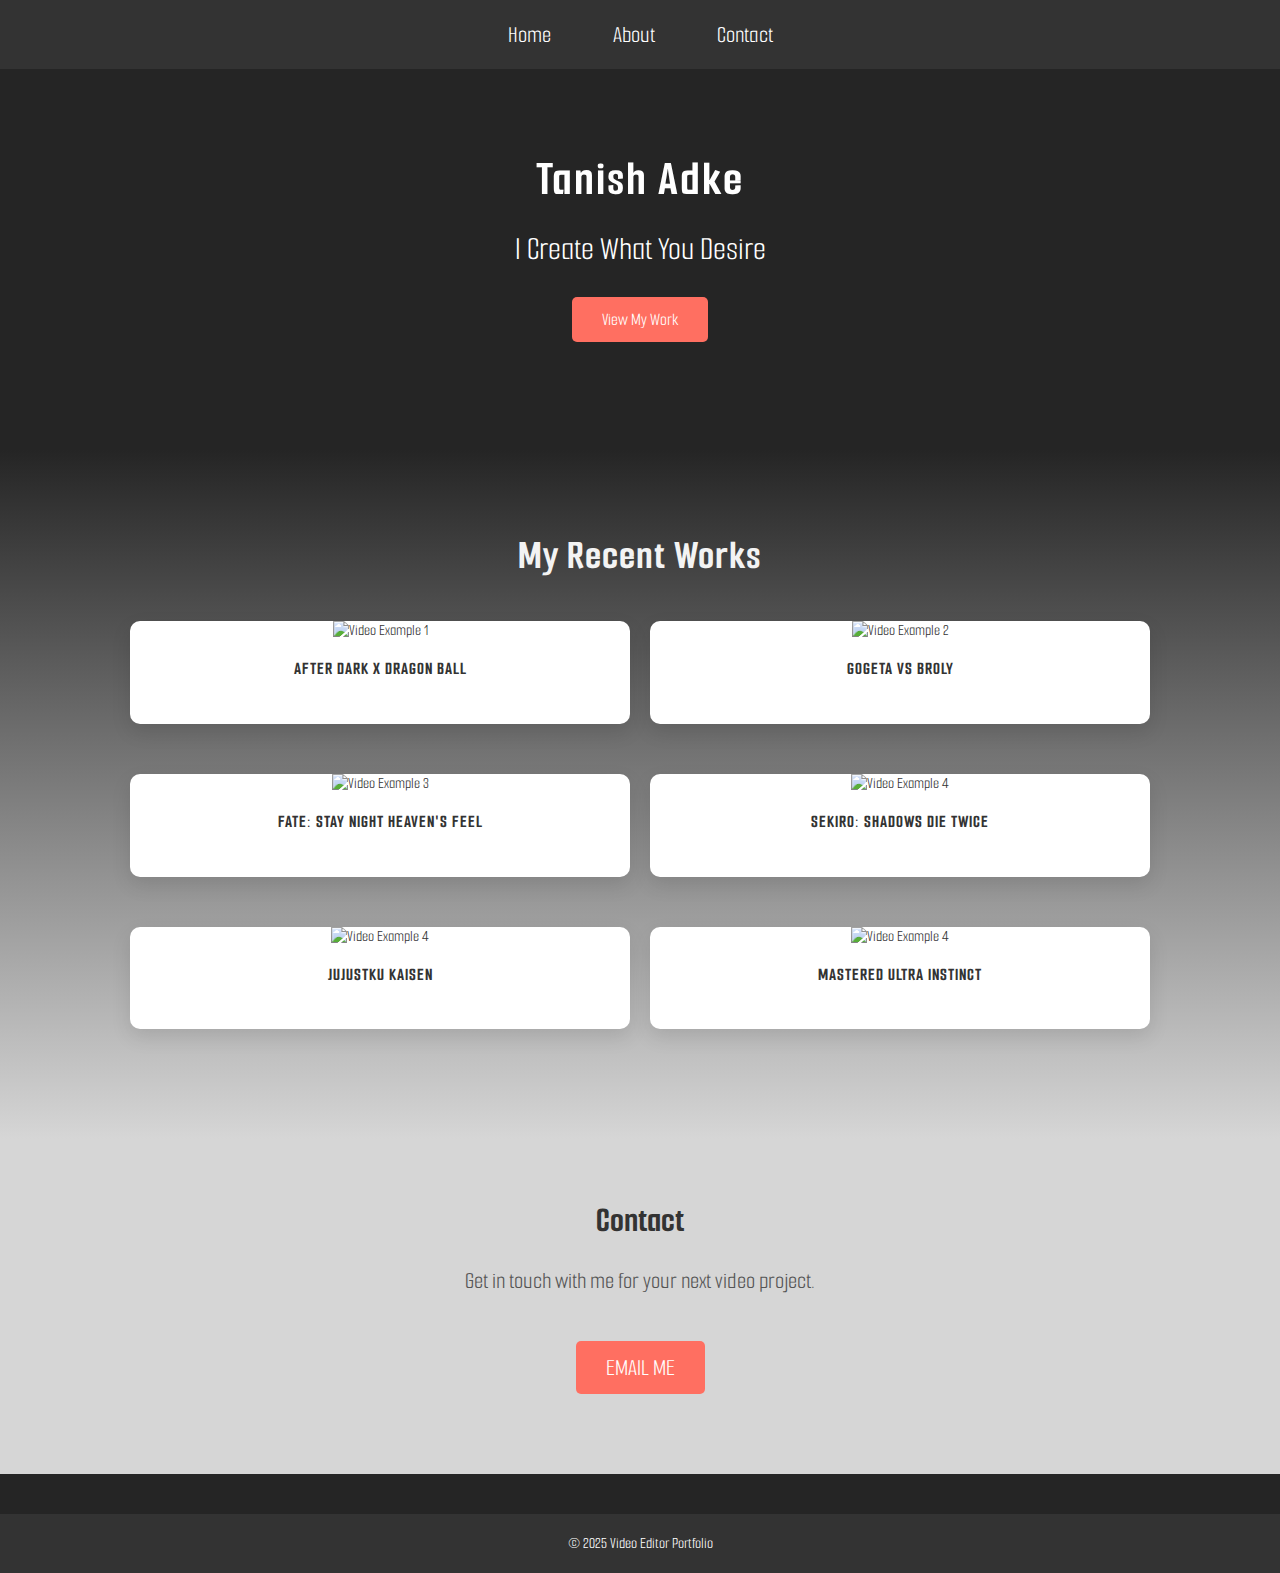
==== index.html @ f0b9ae8e "first commit" ====
<!DOCTYPE html>
<html lang="en">
<head>
  <meta charset="UTF-8">
  <meta name="viewport" content="width=device-width, initial-scale=1.0">
  <meta http-equiv="X-UA-Compatible" content="ie=edge">
  <title>Video Editor Portfolio</title>
  <link rel="stylesheet" href="style.css">
</head>
<body>

  <!-- Navbar -->
  <header>
    <nav>
      <ul>
        <li><a href="index.html">Home</a></li>
        <li><a href="about.html">About</a></li>
        <!--<li><a href="portfolio.html">Portfolio</a></li>-->
        <li><a href="contact.html">Contact</a></li>
      </ul>
    </nav>
  </header>

  <!-- Hero Section -->
  <section class="hero">
    <div class="hero-content">
      <h1>Tanish Adke</h1>
      <p>I Create What You Desire</p>
      <a href="portfolio.html" class="cta-button">View My Work</a>
    </div>
  </section>

  <!-- Portfolio Section -->
  <section id="portfolio" class="portfolio">
    <h2>My Recent Works</h2>
    <div class="portfolio-grid">
      <div class="portfolio-item">
        <img src="D:\Editing\programming\JavaScript\Projects\portfolio\broly.jpg" alt="Video Example 1">
        <p>After Dark x Dragon Ball</p>
      </div>
      <div class="portfolio-item">
        <img src="D:\Editing\programming\JavaScript\Projects\portfolio\gogeta.jpg" alt="Video Example 2">
        <p>Gogeta vs Broly</p>
      </div>
      <div class="portfolio-item">
        <img src="D:\Editing\programming\JavaScript\Projects\portfolio\saber.jpg" alt="Video Example 3">
        <p>Fate: Stay Night Heaven's feel</p>
      </div>
      <div class="portfolio-item">
        <img src="D:\Editing\programming\JavaScript\Projects\portfolio\sekiro.jpg" alt="Video Example 4">
        <p>Sekiro: Shadows Die Twice</p>
      </div>
      <div class="portfolio-item">
        <img src="D:\Editing\programming\JavaScript\Projects\portfolio\gojo.jpg" alt="Video Example 4">
        <p>Jujustku Kaisen</p>
      </div>
      <div class="portfolio-item">
        <img src="D:\Editing\programming\JavaScript\Projects\portfolio\mui.jpg" alt="Video Example 4">
        <p>Mastered Ultra Instinct</p>
      </div>
    </div>
  </section>

  <!-- Contact Section -->
  <section id="contact" class="contact">
    <h2>Contact</h2>
    <p>Get in touch with me for your next video project.</p>
    <a href="mailto:email@example.com" class="cta-button">Email Me</a>
  </section>

  <!-- Footer -->
  <footer>
    <p>&copy; 2025 Video Editor Portfolio</p>
  </footer>

</body>
</html>
---- style.css ----
@import url('https://fonts.googleapis.com/css2?family=Smooch+Sans:wght@100..900&display=swap');

/* Global Styles */
* {
  margin: 0;
  padding: 0;
  box-sizing: border-box;
  font-family: 'Smooch Sans', sans-serif; /* Using the Smooch Sans font */
}

body {
  background-color: #252525; /* Lighter background for better contrast */
  color: #333;
}

a {
  text-decoration: none;
  color: inherit;
}

h1, h2 {
  font-weight: bold;
}

/* Navbar Styles */
header {
  background-color: #333; /* Dark background for the navbar */
  padding: 20px 0;
}

nav ul {
  list-style-type: none;
  display: flex;
  justify-content: center;
}

nav ul li {
  margin: 0 15px;
}

nav ul li a {
  color: white;
  font-size: 1.8rem;
  padding: 8px 16px;
  transition: background-color 0.3s ease;
}

nav ul li a:hover {
  background-color: #FF6F61; /* Use accent color for hover */
  border-radius: 5px;
}

/* Hero Section */
.hero {
  background: url('hero-bg.jpg') no-repeat center center/cover;
  color: #ffffff;
  padding: 80px 20px;
  text-align: center;
}

.hero-content h1 {
  font-size: 3rem;
  margin-bottom: 20px;
  letter-spacing: 2px;
}

.hero-content p {
  font-size: 1.9rem;
  margin-bottom: 40px;
}

.cta-button {
  background-color: #FF6F61; /* Accent color for CTA button */
  color: white;
  padding: 12px 30px;
  font-size: 1.9rem;
  box-shadow: #313131;
  border-radius: 5px;
  transition: background-color 0.3s ease;
}

.cta-button:hover {
  background-color: #E64A3A; /* Darker shade on hover */
}

/* Portfolio Section */
.portfolio {
  background: linear-gradient(180deg, #252525 0%, #d6d6d6 100%); /* Soft gradient background */
  padding: 80px 20px; /* Increased padding for a more spacious feel */
  text-align: center;
}

.portfolio h2 {
  font-size: 42px; /* Larger font size for the title */
  font-weight: bold;
  margin-bottom: 40px;
  color: #f3f3f3;
  letter-spacing: 1px;
}

.portfolio p {
  font-size: 18px;
  line-height: 1.6;
  margin-bottom: 40px;
  color: #555;
}

.portfolio-grid {
  display: flex;
  gap: 20px;
  justify-content: center;
  margin-top: 30px;
  flex-wrap: wrap;
}

.portfolio-item {
  flex: 0 0 25%;
  max-width: 300px;
  background-color: #fff; /* White background for each portfolio item */
  border-radius: 10px; /* Rounded corners for card effect */
  overflow: hidden;
  box-shadow: 0 8px 20px rgba(0, 0, 0, 0.1); /* Subtle shadow for card effect */
  transition: transform 0.3s ease, box-shadow 0.3s ease; /* Smooth transition */
  text-align: center;
  
}

.portfolio-item img {
  width: 100%;
  height: auto;
  transition: transform 0.3s ease-in-out ; /* Smooth zoom effect on image */
  
}

.portfolio-item p {
  font-size: 18px;
  margin-top: 15px;
  color: #333;
  font-weight: bold;
  text-transform: uppercase; /* Uppercase title for emphasis */
  letter-spacing: 1px;
}

/* Hover Effects for Portfolio Items */
.portfolio-item:hover {
  transform: translateY(-10px); /* Lift the card when hovered */
  box-shadow: 0 12px 25px rgba(0, 0, 0, 0.2); /* Stronger shadow for hover effect */
}

.portfolio-item:hover img {
  transform: scale(1.1); /* Zoom effect on image */
}

/* Responsive Adjustments */
@media (max-width: 768px) {
  .portfolio-item {
    flex: 0 0 45%; /* Two items per row on medium screens */
  }
}

@media (max-width: 480px) {
  .portfolio-item {
    flex: 0 0 90%; /* Single item per row on small screens */
  }
}

/* About Section */
.about {
  background-color: #313131;
  padding: 60px 20px;
  text-align: center;
}

.about .container {
  max-width: 900px;
  margin: 0 auto;
}

.about h1 {
  font-size: 2.5rem;
  margin-bottom: 20px;
  color: #cf7676;
  font-weight: bold;
}

.about p {
  font-size: 1.9rem;
  line-height: 1.6;
  margin-bottom: 20px;
  color: #ecebeb;
  max-width: 800px;
  margin: 0 auto;
}

.about p:first-of-type {
  font-weight: bold;
}

.about p:last-of-type { 
  color: #ffffff;
}

.about img {
  max-width: 200px;
  border-radius: 50%;
  margin-top: 20px;
  transition: transform 0.3s ease;
}

.about img:hover {
  transform: scale(1.1);
}

/* Footer Styles */
footer {
  background-color: #333;
  color: white;
  text-align: center;
  padding: 20px;
  margin-top: 40px;
}

footer p {
  font-size: 16px;
  margin: 0;
}

/* Contact Section */
.contact {
  background-color: #d6d6d6;
  padding: 60px 20px;
  text-align: center;
}

.contact .container {
  max-width: 900px;
  margin: 0 auto;
}

.contact h2 {
  font-size: 36px;
  margin-bottom: 20px;
  color: #333;
  font-weight: bold;
}

.contact p {
  font-size: 1.5rem;
  line-height: 1.6;
  margin-bottom: 20px;
  color: #555;
}

.contact .cta-button {
  background-color: #FF6F61;
  color: white;
  padding: 12px 30px;
  font-size: 1.5rem;
  border-radius: 5px;
  text-transform: uppercase;
  transition: background-color 0.3s ease;
  display: inline-block;
  margin-bottom: 20px;
}

.contact .cta-button:hover {
  background-color: #E64A3A;
}

.contact .social-links {
  display: flex;
  justify-content: center;
  gap: 15px;
}

.contact .social-links a {
  font-size: 18px;
  color: #333;
  transition: color 0.3s ease;
  text-transform: uppercase;
}

.contact .social-links a:hover {
  color: #FF6F61;
}
@import url('https://fonts.googleapis.com/css2?family=Smooch+Sans:wght@100..900&display=swap');

/* Global Styles */
* {
  margin: 0;
  padding: 0;
  box-sizing: border-box;
  font-family: 'Smooch Sans', sans-serif; /* Using the Smooch Sans font */
}

body {
  background-color: #252525; /* Lighter background for better contrast */
  color: #333;
}

a {
  text-decoration: none;
  color: inherit;
}

h1, h2 {
  font-weight: bold;
}

/* Navbar Styles */
header {
  background-color: #333; /* Dark background for the navbar */
  padding: 20px 0;
}

nav ul {
  list-style-type: none;
  display: flex;
  justify-content: center;
}

nav ul li {
  margin: 0 15px;
}

nav ul li a {
  color: white;
  font-size: 1.5rem;
  padding: 8px 16px;
  transition: background-color 0.3s ease;
}

nav ul li a:hover {
  background-color: #FF6F61; /* Use accent color for hover */
  border-radius: 5px;
}

/* Hero Section */
.hero {
  background: url('hero-bg.jpg') no-repeat center center/cover;
  color: #ffffff;
  padding: 80px 20px;
  text-align: center;
}

.hero-content h1 {
  font-size: 50px;
  margin-bottom: 20px;
  letter-spacing: 2px;
}

.hero-content p {
  font-size: 2.1rem;
  margin-bottom: 40px;
}

.cta-button {
  background-color: #FF6F61; /* Accent color for CTA button */
  color: white;
  padding: 12px 30px;
  font-size: 18px;
  border-radius: 5px;
  transition: background-color 0.3s ease;
}

.cta-button:hover {
  background-color: #E64A3A; /* Darker shade on hover */
}

/* Portfolio Section */
.portfolio {
  background: linear-gradient(180deg, #252525 0%, #d6d6d6 100%); /* Soft gradient background */
  padding: 80px 20px; /* Increased padding for a more spacious feel */
  text-align: center;
  margin-top: 40px;
}

.portfolio h2 {
  font-size: 42px; /* Larger font size for the title */
  font-weight: bold;
  margin-bottom: 40px;
  color: #f3f3f3;
  letter-spacing: 1px;
}

.portfolio p {
  font-size: 1.5rem;
  line-height: 1.6;
  margin-bottom: 40px;
  color: #555;
}

.portfolio-grid {
  display: flex;
  gap: 20px; /* Reduced gap for better spacing */
  justify-content: center;
  flex-wrap: wrap;
  margin-top: 30px;
}

.portfolio-item {
  position: relative;
  flex: 0 0 48%; /* Adjust to 48% width for 2 items per row */
  max-width: 500px; /* Limiting max width */
  background-color: #fff; /* White background for each portfolio item */
  border-radius: 10px; /* Rounded corners for card effect */
  overflow: hidden;
  box-shadow: 0 8px 20px rgba(0, 0, 0, 0.1); /* Subtle shadow for card effect */
  transition: transform 0.3s ease, box-shadow 0.3s ease; /* Smooth transition */
  text-align: center;
  margin-bottom: 30px; /* Add space between items */
}

.portfolio-item img {
  width: 100%; /* Ensure images fit the container */
  height: auto; /* Maintain aspect ratio */
  object-fit: cover; /* Ensure images cover the container without distortion */
  transition: transform 0.3s ease-in-out; /* Smooth zoom effect on image */
}

.portfolio-item p {
  font-size: 18px;
  margin-top: 15px;
  color: #333;
  font-weight: bold;
  text-transform: uppercase; /* Uppercase title for emphasis */
  letter-spacing: 1px;
}

/* Add overlay effect for thumbnails */
.portfolio-item::before {
  content: '';
  position: absolute;
  top: 0;
  left: 0;
  right: 0;
  bottom: 0;
  background: rgba(0, 0, 0, 0.4); /* Semi-transparent black overlay */
  opacity: 0;
  transition: opacity 0.3s ease;
  border-radius: 10px;
}

.portfolio-item:hover::before {
  opacity: 1; /* Show the overlay on hover */
}

.portfolio-item:hover {
  transform: translateY(-10px); /* Lift the card when hovered */
  box-shadow: 0 12px 25px rgba(0, 0, 0, 0.2); /* Stronger shadow for hover effect */
}

.portfolio-item:hover img {
  transform: scale(1.05); /* Slight zoom effect on image */
}

.portfolio-item:hover p {
  color: #FF6F61; /* Change text color on hover */
  font-size: 20px; /* Slightly larger text */
}

/* Responsive Adjustments */
@media (max-width: 1200px) {
  .portfolio-item {
    flex: 0 0 48%; /* 2 items per row on large screens */
  }
}

@media (max-width: 768px) {
  .portfolio-item {
    flex: 0 0 45%; /* 2 items per row on medium screens */
  }
}

@media (max-width: 480px) {
  .portfolio-item {
    flex: 0 0 90%; /* Single item per row on small screens */
  }
}

/* Contact Section */
.contact {
  background-color: #d6d6d6;
  padding: 60px 20px;
  text-align: center;
}

.contact h2 {
  font-size: 36px;
  margin-bottom: 20px;
  color: #333;
  font-weight: bold;
}

.contact p {
  font-size: 1.5rem;
  line-height: 1.6;
  margin-bottom: 20px;
  color: #555;
}

.contact .cta-button {
  background-color: #FF6F61;
  color: white;
  padding: 12px 30px;
  font-size: 1.5rem;
  border-radius: 5px;
  text-transform: uppercase;
  transition: background-color 0.3s ease;
  display: inline-block;
  margin-bottom: 20px;
}

.contact .cta-button:hover {
  background-color: #E64A3A;
}

/* Footer Styles */
footer {
  background-color: #333;
  color: white;
  text-align: center;
  padding: 20px;
  margin-top: 40px;
}

footer p {
  font-size: 16px;
  margin: 0;
}

@import url('https://fonts.googleapis.com/css2?family=Smooch+Sans:wght@100..900&display=swap');

/* Global Styles */
* {
  margin: 0;
  padding: 0;
  box-sizing: border-box;
  font-family: 'Smooch Sans', sans-serif; /* Using the Smooch Sans font */
}

body {
  background-color: #252525; /* Lighter background for better contrast */
  color: #333;
}

a {
  text-decoration: none;
  color: inherit;
}

h1, h2 {
  font-weight: bold;
}

/* Navbar Styles */
header {
  background-color: #333; /* Dark background for the navbar */
  padding: 20px 0;
}

nav ul {
  list-style-type: none;
  display: flex;
  justify-content: center;
}

nav ul li {
  margin: 0 15px;
}

nav ul li a {
  color: white;
  font-size: 1.5rem;
  padding: 8px 16px;
  transition: background-color 0.3s ease;
}

nav ul li a:hover {
  background-color: #FF6F61; /* Accent color for hover */
  border-radius: 5px;
}

/* Contact Section */
.contact {
  background-color: #d6d6d6;
  padding: 60px 20px;
  text-align: center;
}

.contact h2 {
  font-size: 36px;
  margin-bottom: 20px;
  color: #333;
  font-weight: bold;
}

.contact p {
  font-size: 1.5rem;
  line-height: 1.6;
  margin-bottom: 40px;
  color: #555;
}

.contact-form {
  max-width: 800px;
  margin: 0 auto;
  background-color: #fff;
  padding: 30px;
  border-radius: 10px;
  box-shadow: 0 8px 20px rgba(0, 0, 0, 0.1);
}

.contact-form .form-group {
  margin-bottom: 20px;
}

.contact-form label {
  font-size: 18px;
  display: block;
  margin-bottom: 8px;
  color: #333;
}

.contact-form input,
.contact-form textarea {
  width: 100%;
  padding: 12px;
  font-size: 16px;
  border-radius: 5px;
  border: 1px solid #ccc;
  background-color: #f9f9f9;
}

.contact-form input:focus,
.contact-form textarea:focus {
  outline-color: #FF6F61;
  border-color: #FF6F61;
}

.contact-form button {
  background-color: #FF6F61;
  color: white;
  padding: 12px 30px;
  font-size: 18px;
  border-radius: 5px;
  border: none;
  cursor: pointer;
  text-transform: uppercase;
  transition: background-color 0.3s ease;
}

.contact-form button:hover {
  background-color: #E64A3A;
}

/* Footer Styles */
footer {
  background-color: #333;
  color: white;
  text-align: center;
  padding: 20px;
  margin-top: 40px;
}

footer p {
  font-size: 16px;
  margin: 0;
}
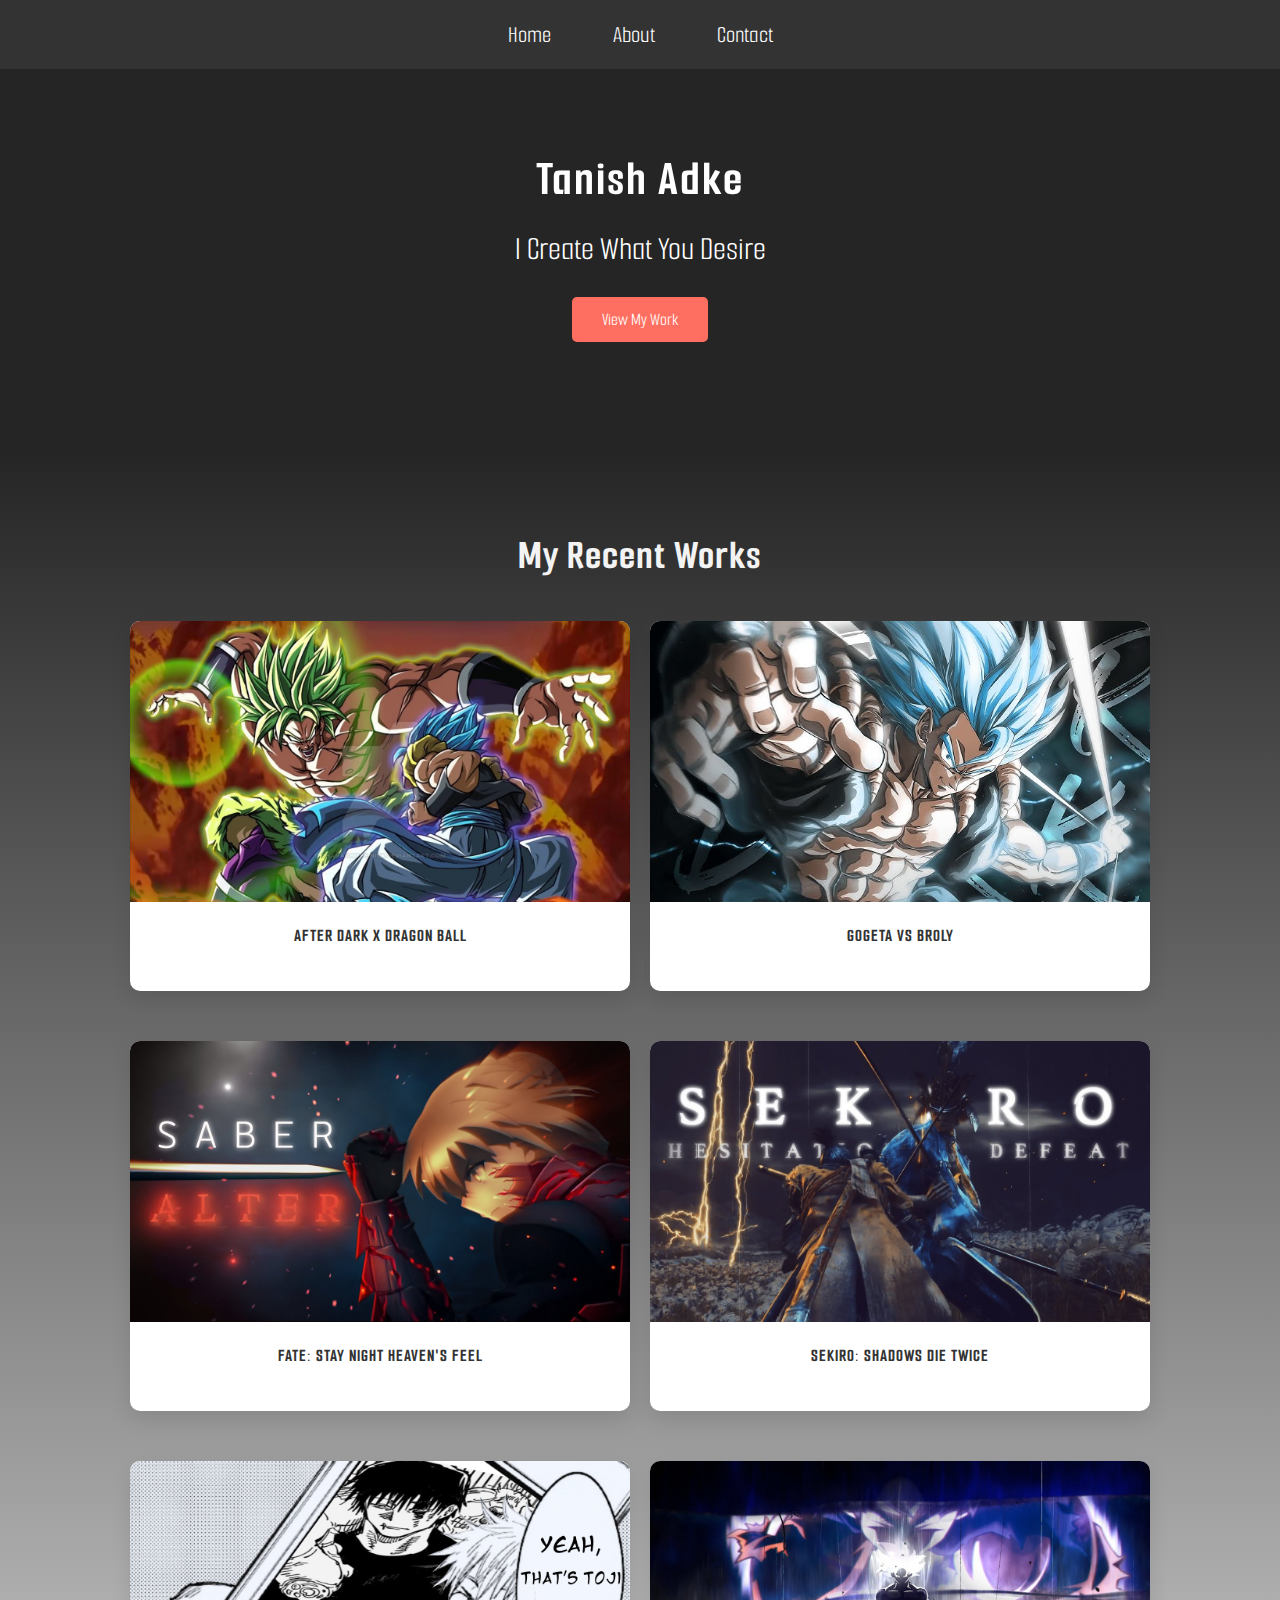
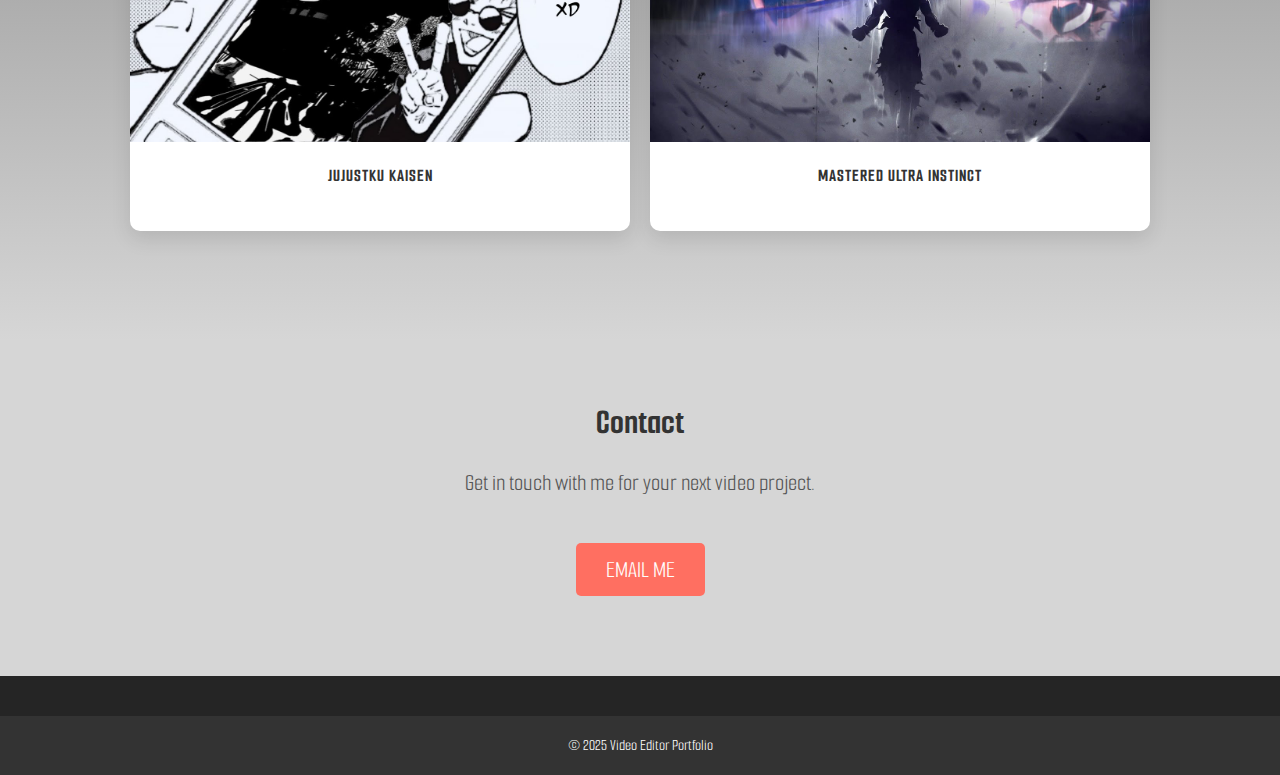
==== commit 4654322c: "fixed errors" ====
--- a/index.html
+++ b/index.html
@@ -35,27 +35,27 @@
     <h2>My Recent Works</h2>
     <div class="portfolio-grid">
       <div class="portfolio-item">
-        <img src="D:\Editing\programming\JavaScript\Projects\portfolio\broly.jpg" alt="Video Example 1">
+        <img src="\assets\broly.jpg" alt="Video Example 1">
         <p>After Dark x Dragon Ball</p>
       </div>
       <div class="portfolio-item">
-        <img src="D:\Editing\programming\JavaScript\Projects\portfolio\gogeta.jpg" alt="Video Example 2">
+        <img src="\assets\gogeta.jpg" alt="Video Example 2">
         <p>Gogeta vs Broly</p>
       </div>
       <div class="portfolio-item">
-        <img src="D:\Editing\programming\JavaScript\Projects\portfolio\saber.jpg" alt="Video Example 3">
+        <img src="\assets\saber.jpg" alt="Video Example 3">
         <p>Fate: Stay Night Heaven's feel</p>
       </div>
       <div class="portfolio-item">
-        <img src="D:\Editing\programming\JavaScript\Projects\portfolio\sekiro.jpg" alt="Video Example 4">
+        <img src="\assets\sekiro.jpg" alt="Video Example 4">
         <p>Sekiro: Shadows Die Twice</p>
       </div>
       <div class="portfolio-item">
-        <img src="D:\Editing\programming\JavaScript\Projects\portfolio\gojo.jpg" alt="Video Example 4">
+        <img src="\assets\gojo.jpg" alt="Video Example 4">
         <p>Jujustku Kaisen</p>
       </div>
       <div class="portfolio-item">
-        <img src="D:\Editing\programming\JavaScript\Projects\portfolio\mui.jpg" alt="Video Example 4">
+        <img src="\assets\mui.jpg" alt="Video Example 4">
         <p>Mastered Ultra Instinct</p>
       </div>
     </div>
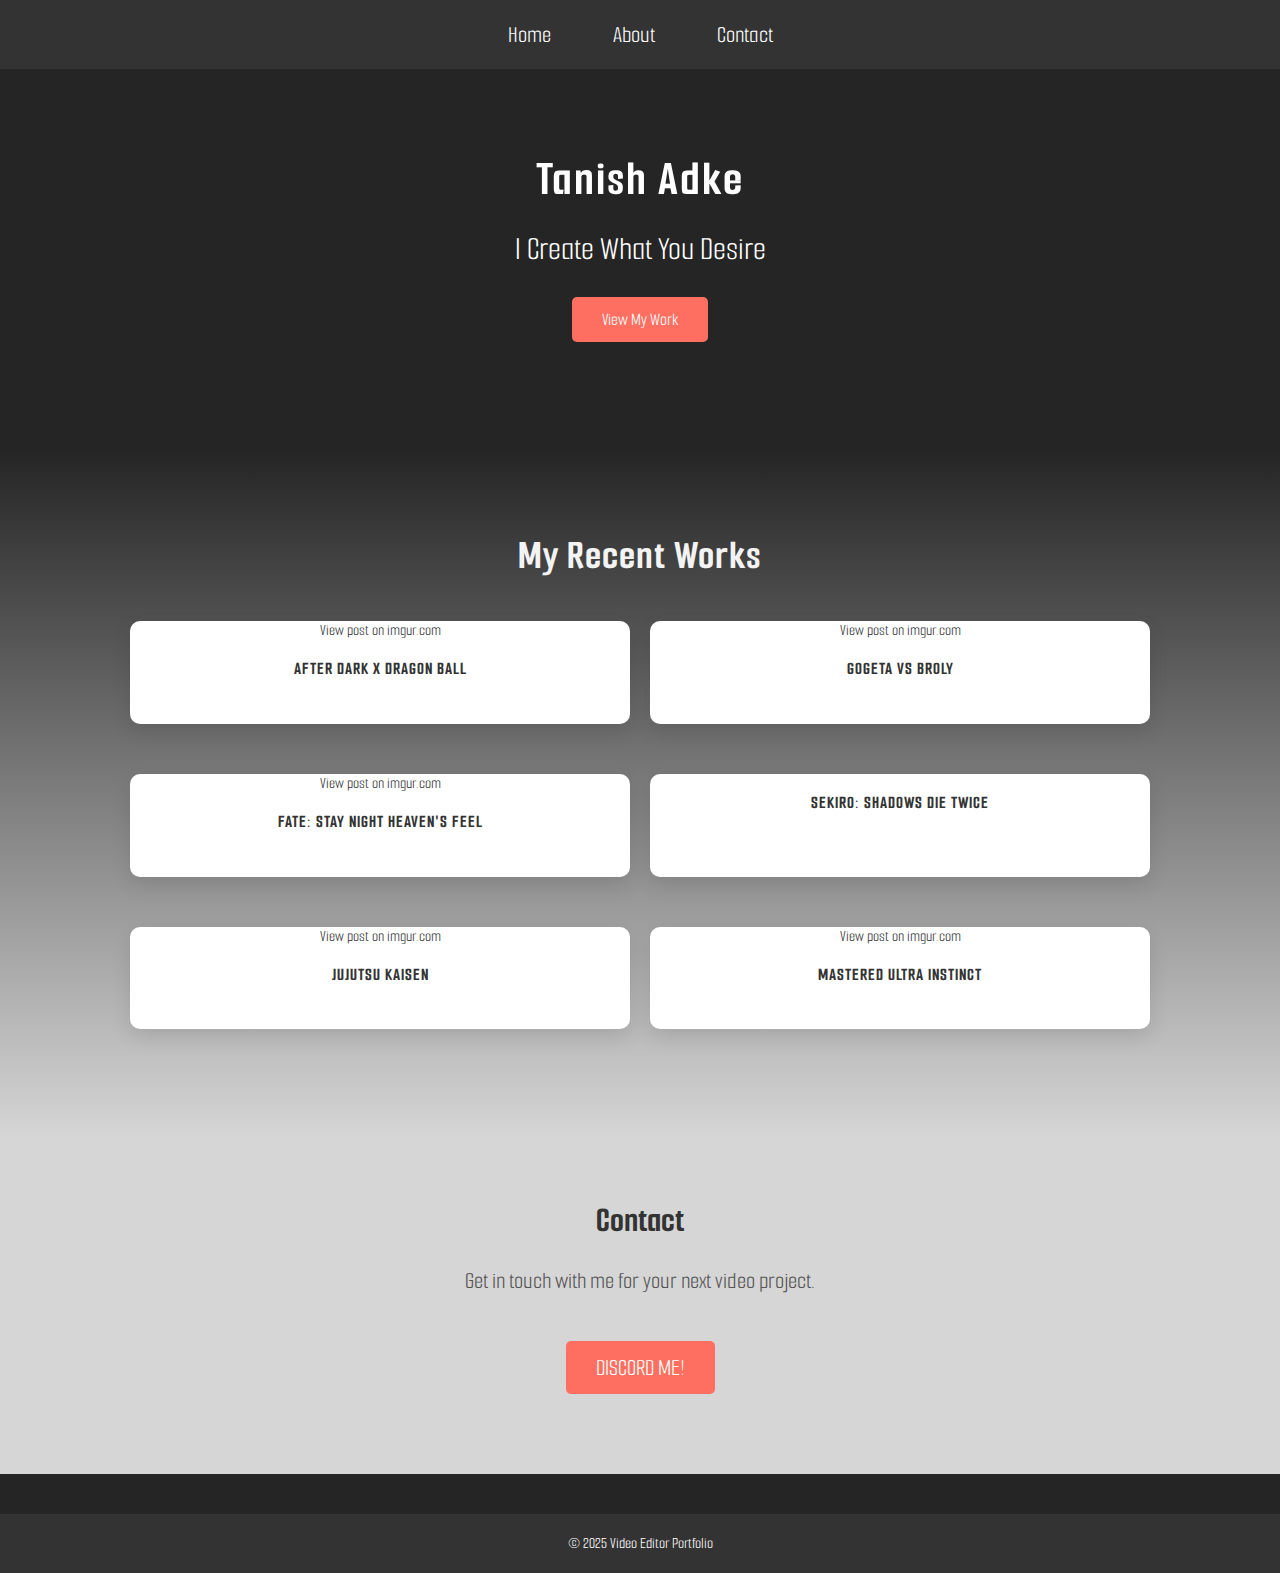
==== commit f3960d32: "first commit" ====
--- a/index.html
+++ b/index.html
@@ -26,7 +26,7 @@
     <div class="hero-content">
       <h1>Tanish Adke</h1>
       <p>I Create What You Desire</p>
-      <a href="portfolio.html" class="cta-button">View My Work</a>
+      <a href="index.html" class="cta-button">View My Work</a>
     </div>
   </section>
 
@@ -35,27 +35,33 @@
     <h2>My Recent Works</h2>
     <div class="portfolio-grid">
       <div class="portfolio-item">
-        <img src="\assets\broly.jpg" alt="Video Example 1">
+        <!-- <img src="https://imgur.com/N67agIj" alt="Video Example 1"> -->
+        <blockquote class="imgur-embed-pub" lang="en" data-id="N67agIj"><a href="https://imgur.com/N67agIj">View post on imgur.com</a></blockquote><script async src="//s.imgur.com/min/embed.js" charset="utf-8"></script>
         <p>After Dark x Dragon Ball</p>
       </div>
       <div class="portfolio-item">
-        <img src="\assets\gogeta.jpg" alt="Video Example 2">
+        <!-- <img src="\assets\gogeta.jpg" alt="Video Example 2"> -->
+        <blockquote class="imgur-embed-pub" lang="en" data-id="RAGqY74"><a href="https://imgur.com/RAGqY74">View post on imgur.com</a></blockquote><script async src="//s.imgur.com/min/embed.js" charset="utf-8"></script>
         <p>Gogeta vs Broly</p>
       </div>
       <div class="portfolio-item">
-        <img src="\assets\saber.jpg" alt="Video Example 3">
+        <!-- <img src="\assets\saber.jpg" alt="Video Example 3"> -->
+        <blockquote class="imgur-embed-pub" lang="en" data-id="ggAknyZ"><a href="https://imgur.com/ggAknyZ">View post on imgur.com</a></blockquote><script async src="//s.imgur.com/min/embed.js" charset="utf-8"></script>
         <p>Fate: Stay Night Heaven's feel</p>
       </div>
       <div class="portfolio-item">
-        <img src="\assets\sekiro.jpg" alt="Video Example 4">
+        <!-- <img src="\assets\sekiro.jpg" alt="Video Example 4"> -->
+        <blockquote class="imgur-embed-pub" lang="en" data-id="btEyr08"><a href="https://imgur.com/btEyr08"></a></blockquote><script async src="//s.imgur.com/min/embed.js" charset="utf-8"></script>
         <p>Sekiro: Shadows Die Twice</p>
       </div>
       <div class="portfolio-item">
-        <img src="\assets\gojo.jpg" alt="Video Example 4">
-        <p>Jujustku Kaisen</p>
+        <!-- <img src="\assets\gojo.jpg" alt="Video Example 4"> -->
+        <blockquote class="imgur-embed-pub" lang="en" data-id="sohlgqd"><a href="https://imgur.com/sohlgqd">View post on imgur.com</a></blockquote><script async src="//s.imgur.com/min/embed.js" charset="utf-8"></script>
+        <p>Jujutsu Kaisen</p>
       </div>
       <div class="portfolio-item">
-        <img src="\assets\mui.jpg" alt="Video Example 4">
+        <!-- <img src="\assets\mui.jpg" alt="Video Example 4"> -->
+        <blockquote class="imgur-embed-pub" lang="en" data-id="XhrcvGc"><a href="https://imgur.com/XhrcvGc">View post on imgur.com</a></blockquote><script async src="//s.imgur.com/min/embed.js" charset="utf-8"></script>
         <p>Mastered Ultra Instinct</p>
       </div>
     </div>
@@ -65,7 +71,7 @@
   <section id="contact" class="contact">
     <h2>Contact</h2>
     <p>Get in touch with me for your next video project.</p>
-    <a href="mailto:email@example.com" class="cta-button">Email Me</a>
+    <a href="mailto:email@example.com" class="cta-button" aria-placeholder="creezira">Discord Me!</a>
   </section>
 
   <!-- Footer -->
